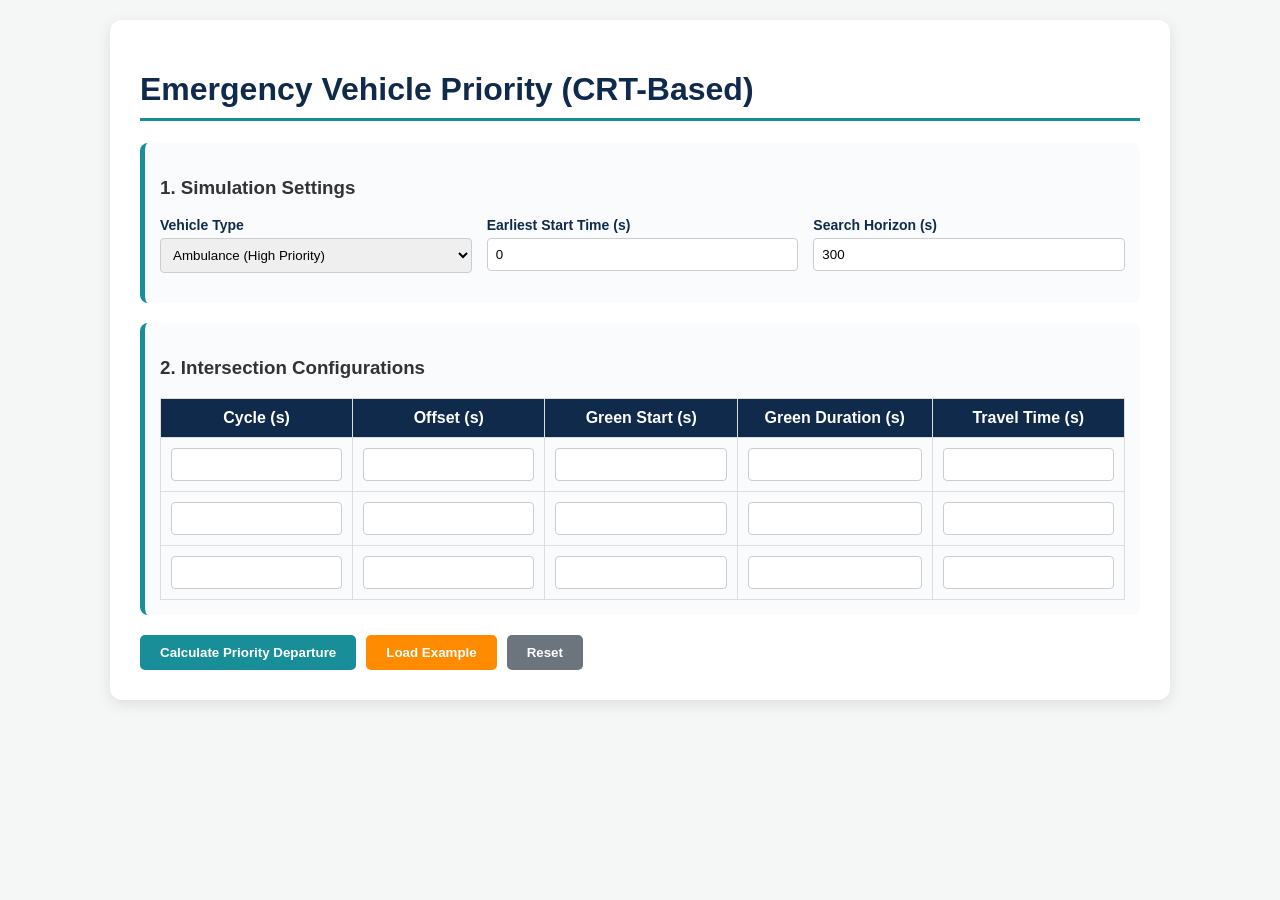
==== index.html @ 698e90ea "Add initial HTML structure for emergency signal app" ====
<!DOCTYPE html>
<html lang="en">
<head>
    <meta charset="UTF-8">
    <meta name="viewport" content="width=device-width, initial-scale=1.0">
    <title>Smart Emergency Signal Synchronization</title>
    <style>
        :root {
            --navy: #0F2A4A;
            --teal: #188E99;
            --cyan: #00BFFF;
            --soft-green: #2E8B57;
            --orange: #FF8C00;
            --light-bg: #F4F7F6;
        }
        body { 
            font-family: 'Segoe UI', Tahoma, Geneva, Verdana, sans-serif; 
            background-color: var(--light-bg); 
            margin: 0; 
            padding: 20px; 
            color: #333; 
        }
        .container { 
            max-width: 1000px; 
            margin: auto; 
            background: white; 
            padding: 30px; 
            border-radius: 12px; 
            box-shadow: 0 4px 15px rgba(0,0,0,0.1); 
        }
        h1 { 
            color: var(--navy); 
            border-bottom: 3px solid var(--teal); 
            padding-bottom: 10px; 
        }
        .card { 
            background: #f9fbfd; 
            border-left: 5px solid var(--teal); 
            padding: 15px; 
            margin-bottom: 20px; 
            border-radius: 8px; 
        }
        .form-group { 
            display: flex; 
            gap: 15px; 
            margin-bottom: 15px; 
            flex-wrap: wrap; 
        }
        .form-group > div { 
            flex: 1; 
            min-width: 150px; 
        }
        label { 
            display: block; 
            font-weight: bold; 
            margin-bottom: 5px; 
            color: var(--navy); 
            font-size: 14px; 
        }
        input, select { 
            width: 100%; 
            padding: 8px; 
            border: 1px solid #ccc; 
            border-radius: 4px; 
            box-sizing: border-box; 
        }
        button { 
            background-color: var(--teal); 
            color: white; 
            border: none; 
            padding: 10px 20px; 
            cursor: pointer; 
            border-radius: 5px; 
            font-weight: bold; 
            transition: 0.3s; 
        }
        button:hover { background-color: var(--navy); }
        .btn-orange { background-color: var(--orange); }
        .btn-orange:hover { background-color: #e07b00; }
        .btn-gray { background-color: #6c757d; }
        .btn-gray:hover { background-color: #5a6268; }
        table { 
            width: 100%; 
            border-collapse: collapse; 
            margin-top: 10px; 
        }
        th, td { 
            border: 1px solid #ddd; 
            padding: 10px; 
            text-align: center; 
        }
        th { 
            background-color: var(--navy); 
            color: white; 
        }
        .result-box { 
            margin-top: 20px; 
            padding: 20px; 
            border-radius: 8px; 
            font-weight: bold; 
            font-size: 18px; 
        }
        .success { 
            background-color: #d4edda; 
            color: var(--soft-green); 
            border: 1px solid #c3e6cb; 
        }
        .error { 
            background-color: #f8d7da; 
            color: #721c24; 
            border: 1px solid #f5c6cb; 
        }
    </style>
</head>
<body>

<div class="container">
    <h1>Emergency Vehicle Priority (CRT-Based)</h1>
    
    <div class="card">
        <h3>1. Simulation Settings</h3>
        <div class="form-group">
            <div>
                <label>Vehicle Type</label>
                <select id="vehicleType">
                    <option value="Ambulance">Ambulance (High Priority)</option>
                    <option value="Fire Engine">Fire Engine (Med Priority)</option>
                    <option value="Police">Police (Std Priority)</option>
                </select>
            </div>
            <div>
                <label>Earliest Start Time (s)</label>
                <input type="number" id="earliestStart" value="0" min="0">
            </div>
            <div>
                <label>Search Horizon (s)</label>
                <input type="number" id="searchHorizon" value="300" min="10">
            </div>
        </div>
    </div>

    <div class="card">
        <h3>2. Intersection Configurations</h3>
        <table id="intTable">
            <thead>
                <tr>
                    <th>Cycle (s)</th>
                    <th>Offset (s)</th>
                    <th>Green Start (s)</th>
                    <th>Green Duration (s)</th>
                    <th>Travel Time (s)</th>
                </tr>
            </thead>
            <tbody id="intBody">
                <!-- Rows added dynamically via JS -->
            </tbody>
        </table>
    </div>

    <div style="display: flex; gap: 10px;">
        <button onclick="calculatePriority()">Calculate Priority Departure</button>
        <button onclick="loadExample()" class="btn-orange">Load Example</button>
        <button onclick="resetData()" class="btn-gray">Reset</button>
    </div>

    <div id="resultArea" style="display: none;"></div>
</div>

<script>
    // Initialize exactly 3 blank rows for the intersections
    function initRows(num) {
        let html = '';
        for(let i=0; i<num; i++) {
            html += `<tr>
                <td><input type="number" class="cycle" value=""></td>
                <td><input type="number" class="offset" value=""></td>
                <td><input type="number" class="gstart" value=""></td>
                <td><input type="number" class="gdur" value=""></td>
                <td><input type="number" class="tt" value=""></td>
            </tr>`;
        }
        document.getElementById('intBody').innerHTML = html;
    }
    
    initRows(3);

    // Load the mathematical demonstration values
    function loadExample() {
        const data = [
            [60, 0, 0, 30, 15],
            [45, 10, 5, 20, 45],
            [90, 25, 20, 40, 80]
        ];
        document.getElementById('earliestStart').value = 0;
        document.getElementById('searchHorizon').value = 300;
        
        let rows = document.getElementById('intBody').children;
        for(let i=0; i<data.length; i++) {
            let inputs = rows[i].getElementsByTagName('input');
            inputs[0].value = data[i][0];
            inputs[1].value = data[i][1];
            inputs[2].value = data[i][2];
            inputs[3].value = data[i][3];
            inputs[4].value = data[i][4];
        }
    }

    // Clear all fields and results
    function resetData() {
        initRows(3);
        document.getElementById('earliestStart').value = 0;
        document.getElementById('searchHorizon').value = 300;
        document.getElementById('resultArea').style.display = 'none';
    }

    // Execute the algorithm and update the DOM
    function calculatePriority() {
        let start = parseInt(document.getElementById('earliestStart').value) || 0;
        let horizon = parseInt(document.getElementById('searchHorizon').value) || 300;
        let vehicle = document.getElementById('vehicleType').value;
        
        let intersections = [];
        let rows = document.getElementById('intBody').children;
        
        for(let i=0; i<rows.length; i++) {
            let inputs = rows[i].getElementsByTagName('input');
            if(inputs[0].value && inputs[3].value) { // Ensure Cycle and Duration exist
                intersections.push({
                    c: parseInt(inputs[0].value),
                    o: parseInt(inputs[1].value) || 0,
                    gs: parseInt(inputs[2].value) || 0,
                    gd: parseInt(inputs[3].value),
                    tt: parseInt(inputs[4].value) || 0
                });
            }
        }

        if(intersections.length === 0) {
            alert("Please enter data for at least one intersection or click 'Load Example'.");
            return;
        }

        let feasible = -1;
        
        // Bounded search algorithm matching the C++ logic
        for(let d = start; d <= start + horizon; d++) {
            let passesAll = true;
            for(let I of intersections) {
                let A = d + I.tt;
                let P = ((A - I.o) % I.c + I.c) % I.c; // Secure modulo
                let g_end = I.gs + I.gd;
                
                let isGreen = false;
                if(g_end <= I.c) {
                    isGreen = (P >= I.gs && P < g_end);
                } else {
                    isGreen = (P >= I.gs || P < (g_end % I.c));
                }
                
                if(!isGreen) { passesAll = false; break; }
            }
            if(passesAll) { feasible = d; break; }
        }

        // Render Results
        let resDiv = document.getElementById('resultArea');
        resDiv.style.display = 'block';
        
        if(feasible !== -1) {
            let html = `<div class="result-box success">SUCCESS: Optimal Departure Time for ${vehicle} is ${feasible}s (Wait: ${feasible - start}s)</div>`;
            html += `<h3>Intersection Breakdown</h3><table><tr><th>Intersection</th><th>Arrival Time</th><th>Signal Phase</th><th>Status</th></tr>`;
            
            intersections.forEach((I, idx) => {
                let A = feasible + I.tt;
                let P = ((A - I.o) % I.c + I.c) % I.c;
                html += `<tr>
                            <td>Int ${idx+1}</td>
                            <td>${A}s</td>
                            <td>Phase ${P}</td>
                            <td style="color:var(--soft-green); font-weight:bold;">GREEN [Pass]</td>
                         </tr>`;
            });
            html += `</table>`;
            resDiv.innerHTML = html;
        } else {
            resDiv.innerHTML = `<div class="result-box error">FAILED: No feasible departure found within ${horizon}s horizon. Try adjusting the timings or expanding the search horizon.</div>`;
        }
    }
</script>
</body>
</html>
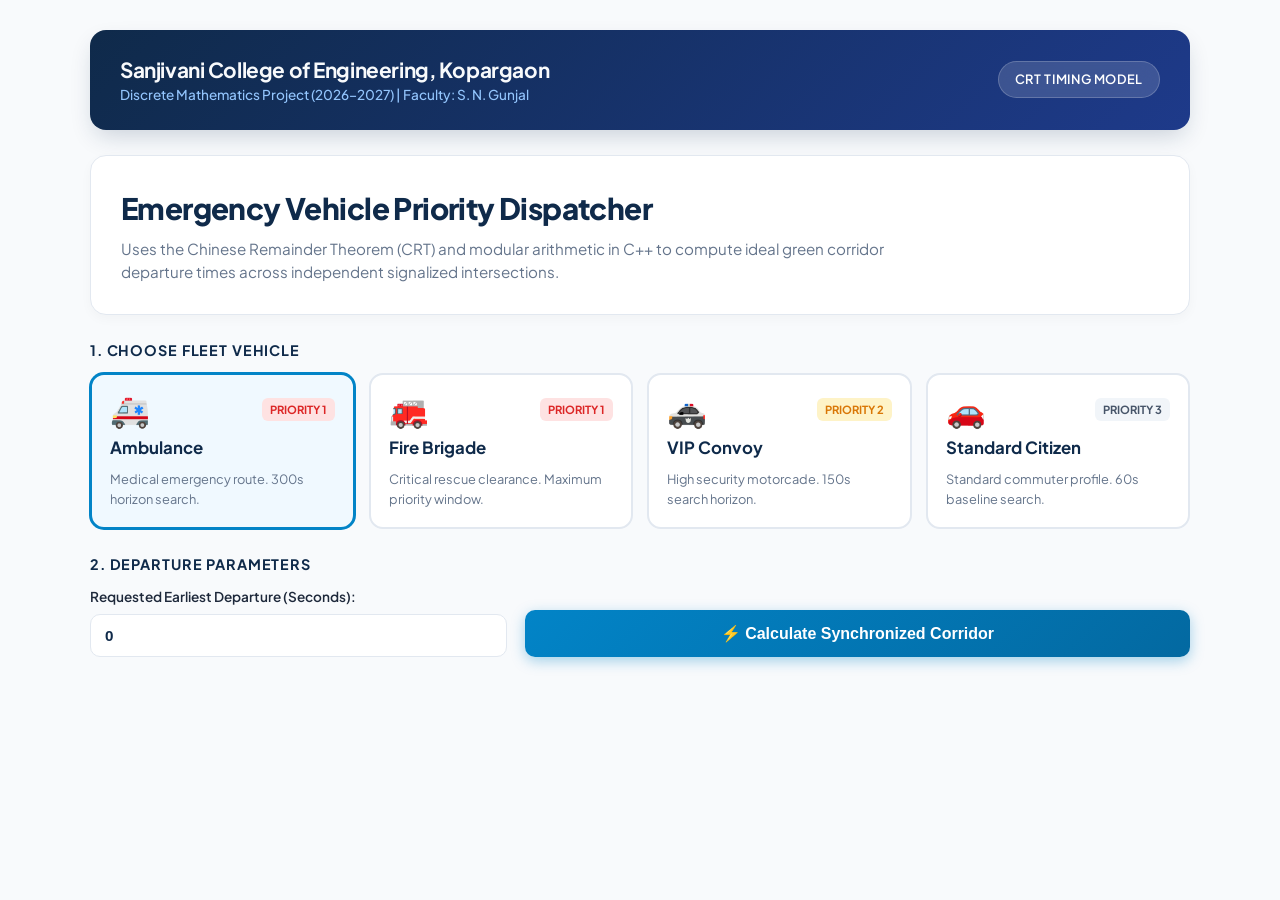
==== commit 4aa5b47c: "Refactor index.html for improved layout and design Updated title and styles for better clarity and a" ====
--- a/index.html
+++ b/index.html
@@ -3,289 +3,641 @@
 <head>
     <meta charset="UTF-8">
     <meta name="viewport" content="width=device-width, initial-scale=1.0">
-    <title>Smart Emergency Signal Synchronization</title>
+    <title>Smart City Emergency Signal Synchronization (CRT)</title>
+    <!-- Modern Google Font -->
+    <link rel="preconnect" href="https://fonts.googleapis.com">
+    <link rel="preconnect" href="https://fonts.gstatic.com" crossorigin>
+    <link href="https://fonts.googleapis.com/css2?family=Plus+Jakarta+Sans:wght@400;500;600;700;800&family=JetBrains+Mono:wght@500;700&display=swap" rel="stylesheet">
     <style>
         :root {
-            --navy: #0F2A4A;
-            --teal: #188E99;
-            --cyan: #00BFFF;
-            --soft-green: #2E8B57;
-            --orange: #FF8C00;
-            --light-bg: #F4F7F6;
-        }
-        body { 
-            font-family: 'Segoe UI', Tahoma, Geneva, Verdana, sans-serif; 
-            background-color: var(--light-bg); 
-            margin: 0; 
-            padding: 20px; 
-            color: #333; 
-        }
-        .container { 
-            max-width: 1000px; 
-            margin: auto; 
-            background: white; 
-            padding: 30px; 
-            border-radius: 12px; 
-            box-shadow: 0 4px 15px rgba(0,0,0,0.1); 
-        }
-        h1 { 
-            color: var(--navy); 
-            border-bottom: 3px solid var(--teal); 
-            padding-bottom: 10px; 
-        }
-        .card { 
-            background: #f9fbfd; 
-            border-left: 5px solid var(--teal); 
-            padding: 15px; 
-            margin-bottom: 20px; 
-            border-radius: 8px; 
-        }
-        .form-group { 
-            display: flex; 
-            gap: 15px; 
-            margin-bottom: 15px; 
-            flex-wrap: wrap; 
-        }
-        .form-group > div { 
-            flex: 1; 
-            min-width: 150px; 
-        }
-        label { 
-            display: block; 
-            font-weight: bold; 
-            margin-bottom: 5px; 
-            color: var(--navy); 
-            font-size: 14px; 
-        }
-        input, select { 
-            width: 100%; 
-            padding: 8px; 
-            border: 1px solid #ccc; 
-            border-radius: 4px; 
-            box-sizing: border-box; 
-        }
-        button { 
-            background-color: var(--teal); 
-            color: white; 
-            border: none; 
-            padding: 10px 20px; 
-            cursor: pointer; 
-            border-radius: 5px; 
-            font-weight: bold; 
-            transition: 0.3s; 
-        }
-        button:hover { background-color: var(--navy); }
-        .btn-orange { background-color: var(--orange); }
-        .btn-orange:hover { background-color: #e07b00; }
-        .btn-gray { background-color: #6c757d; }
-        .btn-gray:hover { background-color: #5a6268; }
-        table { 
-            width: 100%; 
-            border-collapse: collapse; 
-            margin-top: 10px; 
-        }
-        th, td { 
-            border: 1px solid #ddd; 
-            padding: 10px; 
-            text-align: center; 
-        }
-        th { 
-            background-color: var(--navy); 
-            color: white; 
-        }
-        .result-box { 
-            margin-top: 20px; 
-            padding: 20px; 
-            border-radius: 8px; 
-            font-weight: bold; 
-            font-size: 18px; 
-        }
-        .success { 
-            background-color: #d4edda; 
-            color: var(--soft-green); 
-            border: 1px solid #c3e6cb; 
-        }
-        .error { 
-            background-color: #f8d7da; 
-            color: #721c24; 
-            border: 1px solid #f5c6cb; 
+            --navy-dark: #0A192F;
+            --navy-primary: #0F2A4A;
+            --teal-primary: #0284C7;
+            --teal-accent: #0EA5E9;
+            --mint-green: #10B981;
+            --amber-orange: #F59E0B;
+            --danger-red: #EF4444;
+            --bg-light: #F8FAFC;
+            --card-bg: #FFFFFF;
+            --border-color: #E2E8F0;
+            --text-dark: #1E293B;
+            --text-muted: #64748B;
+        }
+
+        * {
+            box-sizing: border-box;
+            margin: 0;
+            padding: 0;
+        }
+
+        body {
+            font-family: 'Plus Jakarta Sans', sans-serif;
+            background-color: var(--bg-light);
+            color: var(--text-dark);
+            line-height: 1.5;
+            padding: 30px 20px;
+        }
+
+        .container {
+            max-width: 1100px;
+            margin: 0 auto;
+        }
+
+        /* College Header Banner */
+        .college-header {
+            background: linear-gradient(135deg, #0F2A4A 0%, #1E3A8A 100%);
+            color: white;
+            padding: 24px 30px;
+            border-radius: 16px;
+            box-shadow: 0 10px 25px -5px rgba(15, 42, 74, 0.2);
+            margin-bottom: 25px;
+            display: flex;
+            justify-content: space-between;
+            align-items: center;
+            flex-wrap: wrap;
+            gap: 15px;
+        }
+
+        .college-title h2 {
+            font-size: 1.3rem;
+            font-weight: 700;
+            letter-spacing: -0.02em;
+            color: #F8FAFC;
+        }
+
+        .college-title p {
+            font-size: 0.85rem;
+            color: #93C5FD;
+            font-weight: 500;
+        }
+
+        .project-tag {
+            background: rgba(255, 255, 255, 0.15);
+            backdrop-filter: blur(8px);
+            padding: 8px 16px;
+            border-radius: 9999px;
+            font-size: 0.8rem;
+            font-weight: 600;
+            letter-spacing: 0.05em;
+            text-transform: uppercase;
+            border: 1px solid rgba(255, 255, 255, 0.2);
+        }
+
+        /* Hero Card */
+        .hero-card {
+            background: var(--card-bg);
+            border-radius: 16px;
+            padding: 30px;
+            border: 1px solid var(--border-color);
+            box-shadow: 0 4px 12px rgba(0, 0, 0, 0.03);
+            margin-bottom: 25px;
+        }
+
+        .hero-card h1 {
+            font-size: 1.85rem;
+            color: var(--navy-primary);
+            font-weight: 800;
+            margin-bottom: 8px;
+            letter-spacing: -0.02em;
+        }
+
+        .hero-card p {
+            color: var(--text-muted);
+            font-size: 0.95rem;
+            max-width: 800px;
+        }
+
+        /* Vehicle Selector Grid */
+        .section-label {
+            font-size: 0.9rem;
+            font-weight: 700;
+            text-transform: uppercase;
+            letter-spacing: 0.06em;
+            color: var(--navy-primary);
+            margin-bottom: 12px;
+            display: flex;
+            align-items: center;
+            gap: 8px;
+        }
+
+        .vehicle-grid {
+            display: grid;
+            grid-template-columns: repeat(auto-fit, minmax(220px, 1fr));
+            gap: 14px;
+            margin-bottom: 25px;
+        }
+
+        .vehicle-card {
+            background: #FFFFFF;
+            border: 2px solid var(--border-color);
+            border-radius: 14px;
+            padding: 18px;
+            cursor: pointer;
+            transition: all 0.25s ease;
+            position: relative;
+            display: flex;
+            flex-direction: column;
+            gap: 10px;
+        }
+
+        .vehicle-card:hover {
+            border-color: var(--teal-primary);
+            transform: translateY(-2px);
+            box-shadow: 0 8px 16px rgba(2, 132, 199, 0.08);
+        }
+
+        .vehicle-card.active {
+            border-color: var(--teal-primary);
+            background: #F0F9FF;
+            box-shadow: 0 0 0 1px var(--teal-primary);
+        }
+
+        .vehicle-header {
+            display: flex;
+            justify-content: space-between;
+            align-items: center;
+        }
+
+        .vehicle-icon {
+            font-size: 2rem;
+            line-height: 1;
+        }
+
+        .priority-pill {
+            font-size: 0.7rem;
+            font-weight: 700;
+            padding: 3px 8px;
+            border-radius: 6px;
+            text-transform: uppercase;
+        }
+
+        .pill-critical { background: #FEE2E2; color: #DC2626; }
+        .pill-high { background: #FEF3C7; color: #D97706; }
+        .pill-standard { background: #F1F5F9; color: #475569; }
+
+        .vehicle-card h3 {
+            font-size: 1.05rem;
+            font-weight: 700;
+            color: var(--navy-primary);
+        }
+
+        .vehicle-card span.desc {
+            font-size: 0.8rem;
+            color: var(--text-muted);
+        }
+
+        /* Controls Panel */
+        .controls-row {
+            display: flex;
+            gap: 18px;
+            align-items: flex-end;
+            flex-wrap: wrap;
+            margin-bottom: 25px;
+        }
+
+        .input-group {
+            flex: 1;
+            min-width: 200px;
+        }
+
+        .input-group label {
+            display: block;
+            font-size: 0.85rem;
+            font-weight: 600;
+            color: var(--text-dark);
+            margin-bottom: 6px;
+        }
+
+        .input-group input {
+            width: 100%;
+            padding: 12px 14px;
+            border: 1.5px solid var(--border-color);
+            border-radius: 10px;
+            font-size: 0.95rem;
+            font-weight: 600;
+            color: var(--navy-primary);
+            background: white;
+            outline: none;
+            transition: border 0.2s;
+        }
+
+        .input-group input:focus {
+            border-color: var(--teal-primary);
+        }
+
+        .btn-calculate {
+            flex: 1.5;
+            min-width: 240px;
+            background: linear-gradient(135deg, #0284C7 0%, #0369A1 100%);
+            color: white;
+            padding: 14px 20px;
+            font-size: 1rem;
+            font-weight: 700;
+            border: none;
+            border-radius: 10px;
+            cursor: pointer;
+            box-shadow: 0 4px 14px rgba(2, 132, 199, 0.35);
+            transition: all 0.2s ease;
+            display: flex;
+            align-items: center;
+            justify-content: center;
+            gap: 8px;
+        }
+
+        .btn-calculate:hover {
+            transform: translateY(-1px);
+            box-shadow: 0 6px 18px rgba(2, 132, 199, 0.45);
+        }
+
+        /* Results Display Card */
+        .results-panel {
+            background: var(--card-bg);
+            border-radius: 16px;
+            padding: 26px;
+            border: 1px solid var(--border-color);
+            box-shadow: 0 4px 16px rgba(0, 0, 0, 0.04);
+            display: none;
+            animation: fadeIn 0.3s ease-in-out;
+        }
+
+        @keyframes fadeIn {
+            from { opacity: 0; transform: translateY(8px); }
+            to { opacity: 1; transform: translateY(0); }
+        }
+
+        .kpi-row {
+            display: grid;
+            grid-template-columns: repeat(auto-fit, minmax(200px, 1fr));
+            gap: 15px;
+            margin-bottom: 25px;
+        }
+
+        .kpi-card {
+            background: #F8FAFC;
+            border-radius: 12px;
+            padding: 16px;
+            border: 1px solid var(--border-color);
+        }
+
+        .kpi-card p {
+            font-size: 0.78rem;
+            font-weight: 700;
+            text-transform: uppercase;
+            letter-spacing: 0.05em;
+            color: var(--text-muted);
+            margin-bottom: 4px;
+        }
+
+        .kpi-card h2 {
+            font-size: 1.6rem;
+            font-weight: 800;
+            color: var(--navy-primary);
+            font-family: 'JetBrains Mono', monospace;
+        }
+
+        .status-badge-container {
+            display: flex;
+            align-items: center;
+            gap: 8px;
+            margin-bottom: 20px;
+            padding: 12px 18px;
+            border-radius: 10px;
+            font-weight: 700;
+            font-size: 0.95rem;
+        }
+
+        .status-success {
+            background: #ECFDF5;
+            color: #065F46;
+            border: 1px solid #A7F3D0;
+        }
+
+        .status-failed {
+            background: #FEF2F2;
+            color: #991B1B;
+            border: 1px solid #FECACA;
+        }
+
+        /* Route Corridor Timeline */
+        .timeline-section-title {
+            font-size: 1rem;
+            font-weight: 700;
+            color: var(--navy-primary);
+            margin-bottom: 16px;
+            display: flex;
+            align-items: center;
+            gap: 8px;
+        }
+
+        .route-track {
+            display: flex;
+            align-items: center;
+            justify-content: space-between;
+            position: relative;
+            padding: 20px 10px;
+            margin-bottom: 25px;
+        }
+
+        .route-track::before {
+            content: '';
+            position: absolute;
+            top: 50%;
+            left: 20px;
+            right: 20px;
+            height: 4px;
+            background: #E2E8F0;
+            z-index: 1;
+            transform: translateY(-50%);
+        }
+
+        .node-item {
+            position: relative;
+            z-index: 2;
+            background: white;
+            border: 2px solid var(--border-color);
+            border-radius: 12px;
+            padding: 12px 16px;
+            text-align: center;
+            min-width: 140px;
+            box-shadow: 0 4px 6px -1px rgba(0, 0, 0, 0.05);
+        }
+
+        .node-item.green-pass {
+            border-color: var(--mint-green);
+            background: #F0FDF4;
+        }
+
+        .node-icon {
+            font-size: 1.3rem;
+            margin-bottom: 4px;
+        }
+
+        .node-name {
+            font-size: 0.85rem;
+            font-weight: 700;
+            color: var(--navy-primary);
+        }
+
+        .node-time {
+            font-size: 0.75rem;
+            font-family: 'JetBrains Mono', monospace;
+            color: var(--text-muted);
+            margin-top: 2px;
+        }
+
+        .node-badge {
+            display: inline-block;
+            margin-top: 6px;
+            font-size: 0.7rem;
+            font-weight: 800;
+            padding: 2px 6px;
+            border-radius: 4px;
+            background: #DCFCE7;
+            color: #166534;
+        }
+
+        /* Results Table */
+        .custom-table {
+            width: 100%;
+            border-collapse: separate;
+            border-spacing: 0;
+            border-radius: 10px;
+            overflow: hidden;
+            border: 1px solid var(--border-color);
+        }
+
+        .custom-table th {
+            background: #F8FAFC;
+            color: var(--navy-primary);
+            font-size: 0.8rem;
+            font-weight: 700;
+            text-transform: uppercase;
+            letter-spacing: 0.05em;
+            padding: 12px 16px;
+            text-align: left;
+            border-bottom: 1px solid var(--border-color);
+        }
+
+        .custom-table td {
+            padding: 14px 16px;
+            font-size: 0.9rem;
+            border-bottom: 1px solid #F1F5F9;
+            color: var(--text-dark);
+        }
+
+        .custom-table tr:last-child td {
+            border-bottom: none;
+        }
+
+        .math-badge {
+            font-family: 'JetBrains Mono', monospace;
+            background: #EFF6FF;
+            color: #1D4ED8;
+            padding: 3px 8px;
+            border-radius: 6px;
+            font-size: 0.85rem;
+            font-weight: 600;
         }
     </style>
 </head>
 <body>
 
 <div class="container">
-    <h1>Emergency Vehicle Priority (CRT-Based)</h1>
-    
-    <div class="card">
-        <h3>1. Simulation Settings</h3>
-        <div class="form-group">
-            <div>
-                <label>Vehicle Type</label>
-                <select id="vehicleType">
-                    <option value="Ambulance">Ambulance (High Priority)</option>
-                    <option value="Fire Engine">Fire Engine (Med Priority)</option>
-                    <option value="Police">Police (Std Priority)</option>
-                </select>
+    <!-- College Header -->
+    <div class="college-header">
+        <div class="college-title">
+            <h2>Sanjivani College of Engineering, Kopargaon</h2>
+            <p>Discrete Mathematics Project (2026–2027) | Faculty: S. N. Gunjal</p>
+        </div>
+        <div class="project-tag">CRT Timing Model</div>
+    </div>
+
+    <!-- Hero Card -->
+    <div class="hero-card">
+        <h1>Emergency Vehicle Priority Dispatcher</h1>
+        <p>Uses the Chinese Remainder Theorem (CRT) and modular arithmetic in C++ to compute ideal green corridor departure times across independent signalized intersections.</p>
+    </div>
+
+    <!-- Vehicle Selector Section -->
+    <div class="section-label">1. Choose Fleet Vehicle</div>
+    <div class="vehicle-grid">
+        <div class="vehicle-card active" onclick="selectVehicle('Ambulance', this)">
+            <div class="vehicle-header">
+                <span class="vehicle-icon">🚑</span>
+                <span class="priority-pill pill-critical">Priority 1</span>
             </div>
-            <div>
-                <label>Earliest Start Time (s)</label>
-                <input type="number" id="earliestStart" value="0" min="0">
+            <h3>Ambulance</h3>
+            <span class="desc">Medical emergency route. 300s horizon search.</span>
+        </div>
+
+        <div class="vehicle-card" onclick="selectVehicle('Fire_Brigade', this)">
+            <div class="vehicle-header">
+                <span class="vehicle-icon">🚒</span>
+                <span class="priority-pill pill-critical">Priority 1</span>
             </div>
-            <div>
-                <label>Search Horizon (s)</label>
-                <input type="number" id="searchHorizon" value="300" min="10">
+            <h3>Fire Brigade</h3>
+            <span class="desc">Critical rescue clearance. Maximum priority window.</span>
+        </div>
+
+        <div class="vehicle-card" onclick="selectVehicle('VIP_Convoy', this)">
+            <div class="vehicle-header">
+                <span class="vehicle-icon">🚓</span>
+                <span class="priority-pill pill-high">Priority 2</span>
             </div>
+            <h3>VIP Convoy</h3>
+            <span class="desc">High security motorcade. 150s search horizon.</span>
+        </div>
+
+        <div class="vehicle-card" onclick="selectVehicle('Normal_Car', this)">
+            <div class="vehicle-header">
+                <span class="vehicle-icon">🚗</span>
+                <span class="priority-pill pill-standard">Priority 3</span>
+            </div>
+            <h3>Standard Citizen</h3>
+            <span class="desc">Standard commuter profile. 60s baseline search.</span>
         </div>
     </div>
 
-    <div class="card">
-        <h3>2. Intersection Configurations</h3>
-        <table id="intTable">
+    <!-- Inputs & Trigger -->
+    <div class="section-label">2. Departure Parameters</div>
+    <div class="controls-row">
+        <div class="input-group">
+            <label for="startTime">Requested Earliest Departure (Seconds):</label>
+            <input type="number" id="startTime" value="0" min="0">
+        </div>
+        <button class="btn-calculate" onclick="triggerSolver()">
+            <span>⚡ Calculate Synchronized Corridor</span>
+        </button>
+    </div>
+
+    <!-- Results Panel -->
+    <div id="resultsCard" class="results-panel">
+        <div id="statusBanner" class="status-badge-container">
+            <!-- Dynamic Status Title -->
+        </div>
+
+        <div class="kpi-row">
+            <div class="kpi-card">
+                <p>Recommended Departure</p>
+                <h2 id="kpiDeparture">--</h2>
+            </div>
+            <div class="kpi-card">
+                <p>Required Wait Delay</p>
+                <h2 id="kpiWait">--</h2>
+            </div>
+            <div class="kpi-card">
+                <p>Assigned Priority</p>
+                <h2 id="kpiPriority">--</h2>
+            </div>
+        </div>
+
+        <!-- Route Timeline Visualization -->
+        <div class="timeline-section-title">🚦 Corridor Synchronization Timeline</div>
+        <div class="route-track" id="routeTrack">
+            <!-- Nodes dynamically injected here -->
+        </div>
+
+        <!-- Detailed Intersection Table -->
+        <div class="timeline-section-title">📊 Intersection Phase Analytics</div>
+        <table class="custom-table">
             <thead>
                 <tr>
-                    <th>Cycle (s)</th>
-                    <th>Offset (s)</th>
-                    <th>Green Start (s)</th>
-                    <th>Green Duration (s)</th>
-                    <th>Travel Time (s)</th>
+                    <th>Intersection</th>
+                    <th>Cumulative Arrival</th>
+                    <th>Signal Phase</th>
+                    <th>Condition Validation</th>
                 </tr>
             </thead>
-            <tbody id="intBody">
-                <!-- Rows added dynamically via JS -->
+            <tbody id="tableBody">
+                <!-- Rows injected dynamically -->
             </tbody>
         </table>
     </div>
-
-    <div style="display: flex; gap: 10px;">
-        <button onclick="calculatePriority()">Calculate Priority Departure</button>
-        <button onclick="loadExample()" class="btn-orange">Load Example</button>
-        <button onclick="resetData()" class="btn-gray">Reset</button>
-    </div>
-
-    <div id="resultArea" style="display: none;"></div>
 </div>
 
 <script>
-    // Initialize exactly 3 blank rows for the intersections
-    function initRows(num) {
-        let html = '';
-        for(let i=0; i<num; i++) {
-            html += `<tr>
-                <td><input type="number" class="cycle" value=""></td>
-                <td><input type="number" class="offset" value=""></td>
-                <td><input type="number" class="gstart" value=""></td>
-                <td><input type="number" class="gdur" value=""></td>
-                <td><input type="number" class="tt" value=""></td>
-            </tr>`;
-        }
-        document.getElementById('intBody').innerHTML = html;
+    let currentVehicle = 'Ambulance';
+
+    function selectVehicle(type, element) {
+        currentVehicle = type;
+        document.querySelectorAll('.vehicle-card').forEach(c => c.classList.remove('active'));
+        element.classList.add('active');
     }
-    
-    initRows(3);
-
-    // Load the mathematical demonstration values
-    function loadExample() {
-        const data = [
-            [60, 0, 0, 30, 15],
-            [45, 10, 5, 20, 45],
-            [90, 25, 20, 40, 80]
-        ];
-        document.getElementById('earliestStart').value = 0;
-        document.getElementById('searchHorizon').value = 300;
+
+    async function triggerSolver() {
+        const startTime = document.getElementById('startTime').value || 0;
+        const resultsCard = document.getElementById('resultsCard');
         
-        let rows = document.getElementById('intBody').children;
-        for(let i=0; i<data.length; i++) {
-            let inputs = rows[i].getElementsByTagName('input');
-            inputs[0].value = data[i][0];
-            inputs[1].value = data[i][1];
-            inputs[2].value = data[i][2];
-            inputs[3].value = data[i][3];
-            inputs[4].value = data[i][4];
-        }
-    }
-
-    // Clear all fields and results
-    function resetData() {
-        initRows(3);
-        document.getElementById('earliestStart').value = 0;
-        document.getElementById('searchHorizon').value = 300;
-        document.getElementById('resultArea').style.display = 'none';
-    }
-
-    // Execute the algorithm and update the DOM
-    function calculatePriority() {
-        let start = parseInt(document.getElementById('earliestStart').value) || 0;
-        let horizon = parseInt(document.getElementById('searchHorizon').value) || 300;
-        let vehicle = document.getElementById('vehicleType').value;
-        
-        let intersections = [];
-        let rows = document.getElementById('intBody').children;
-        
-        for(let i=0; i<rows.length; i++) {
-            let inputs = rows[i].getElementsByTagName('input');
-            if(inputs[0].value && inputs[3].value) { // Ensure Cycle and Duration exist
-                intersections.push({
-                    c: parseInt(inputs[0].value),
-                    o: parseInt(inputs[1].value) || 0,
-                    gs: parseInt(inputs[2].value) || 0,
-                    gd: parseInt(inputs[3].value),
-                    tt: parseInt(inputs[4].value) || 0
+        resultsCard.style.display = 'block';
+        resultsCard.scrollIntoView({ behavior: 'smooth' });
+
+        document.getElementById('statusBanner').innerHTML = 'Calculating via C++ solver...';
+        document.getElementById('statusBanner').className = 'status-badge-container';
+
+        try {
+            const response = await fetch('/calculate', {
+                method: 'POST',
+                headers: { 'Content-Type': 'application/json' },
+                body: JSON.stringify({ vehicle: currentVehicle, startTime: parseInt(startTime) })
+            });
+            const data = await response.json();
+
+            if (data.status === 'success') {
+                document.getElementById('statusBanner').className = 'status-badge-container status-success';
+                document.getElementById('statusBanner').innerHTML = `✅ Continuous Green Wave Established for ${data.vehicle.replace('_', ' ')}`;
+                
+                document.getElementById('kpiDeparture').innerText = `${data.departure}s`;
+                document.getElementById('kpiWait').innerText = `${data.wait_time}s`;
+                document.getElementById('kpiPriority').innerText = `Tier ${data.priority}`;
+
+                // Render Timeline Track
+                let timelineHTML = `
+                    <div class="node-item">
+                        <div class="node-icon">🏁</div>
+                        <div class="node-name">Departure</div>
+                        <div class="node-time">t = ${data.departure}s</div>
+                    </div>
+                `;
+
+                // Render Table & Timeline Nodes
+                let tableHTML = '';
+                data.intersections.forEach(i => {
+                    timelineHTML += `
+                        <div class="node-item green-pass">
+                            <div class="node-icon">🟢</div>
+                            <div class="node-name">Int. #${i.id}</div>
+                            <div class="node-time">Arrival: ${i.arrival}s</div>
+                            <span class="node-badge">GREEN</span>
+                        </div>
+                    `;
+
+                    tableHTML += `
+                        <tr>
+                            <td><strong>Intersection #${i.id}</strong></td>
+                            <td><span class="math-badge">${i.arrival}s</span></td>
+                            <td><span class="math-badge">Phase ${i.phase}</span></td>
+                            <td style="color: #059669; font-weight: 700;">✓ In Green Window</td>
+                        </tr>
+                    `;
                 });
+
+                document.getElementById('routeTrack').innerHTML = timelineHTML;
+                document.getElementById('tableBody').innerHTML = tableHTML;
+            } else {
+                document.getElementById('statusBanner').className = 'status-badge-container status-failed';
+                document.getElementById('statusBanner').innerHTML = `❌ ${data.message} (Horizon searched: ${data.horizon}s)`;
+                document.getElementById('kpiDeparture').innerText = 'N/A';
+                document.getElementById('kpiWait').innerText = 'N/A';
+                document.getElementById('kpiPriority').innerText = `Tier ${data.priority}`;
+                document.getElementById('routeTrack').innerHTML = '<p style="color:#64748B; padding:10px;">No corridor trajectory available.</p>';
+                document.getElementById('tableBody').innerHTML = '<tr><td colspan="4" style="text-align:center; color:#94A3B8;">No data</td></tr>';
             }
-        }
-
-        if(intersections.length === 0) {
-            alert("Please enter data for at least one intersection or click 'Load Example'.");
-            return;
-        }
-
-        let feasible = -1;
-        
-        // Bounded search algorithm matching the C++ logic
-        for(let d = start; d <= start + horizon; d++) {
-            let passesAll = true;
-            for(let I of intersections) {
-                let A = d + I.tt;
-                let P = ((A - I.o) % I.c + I.c) % I.c; // Secure modulo
-                let g_end = I.gs + I.gd;
-                
-                let isGreen = false;
-                if(g_end <= I.c) {
-                    isGreen = (P >= I.gs && P < g_end);
-                } else {
-                    isGreen = (P >= I.gs || P < (g_end % I.c));
-                }
-                
-                if(!isGreen) { passesAll = false; break; }
-            }
-            if(passesAll) { feasible = d; break; }
-        }
-
-        // Render Results
-        let resDiv = document.getElementById('resultArea');
-        resDiv.style.display = 'block';
-        
-        if(feasible !== -1) {
-            let html = `<div class="result-box success">SUCCESS: Optimal Departure Time for ${vehicle} is ${feasible}s (Wait: ${feasible - start}s)</div>`;
-            html += `<h3>Intersection Breakdown</h3><table><tr><th>Intersection</th><th>Arrival Time</th><th>Signal Phase</th><th>Status</th></tr>`;
-            
-            intersections.forEach((I, idx) => {
-                let A = feasible + I.tt;
-                let P = ((A - I.o) % I.c + I.c) % I.c;
-                html += `<tr>
-                            <td>Int ${idx+1}</td>
-                            <td>${A}s</td>
-                            <td>Phase ${P}</td>
-                            <td style="color:var(--soft-green); font-weight:bold;">GREEN [Pass]</td>
-                         </tr>`;
-            });
-            html += `</table>`;
-            resDiv.innerHTML = html;
-        } else {
-            resDiv.innerHTML = `<div class="result-box error">FAILED: No feasible departure found within ${horizon}s horizon. Try adjusting the timings or expanding the search horizon.</div>`;
+        } catch (err) {
+            document.getElementById('statusBanner').className = 'status-badge-container status-failed';
+            document.getElementById('statusBanner').innerHTML = `❌ Error connecting to backend: ${err.message}`;
         }
     }
 </script>
+
 </body>
 </html>
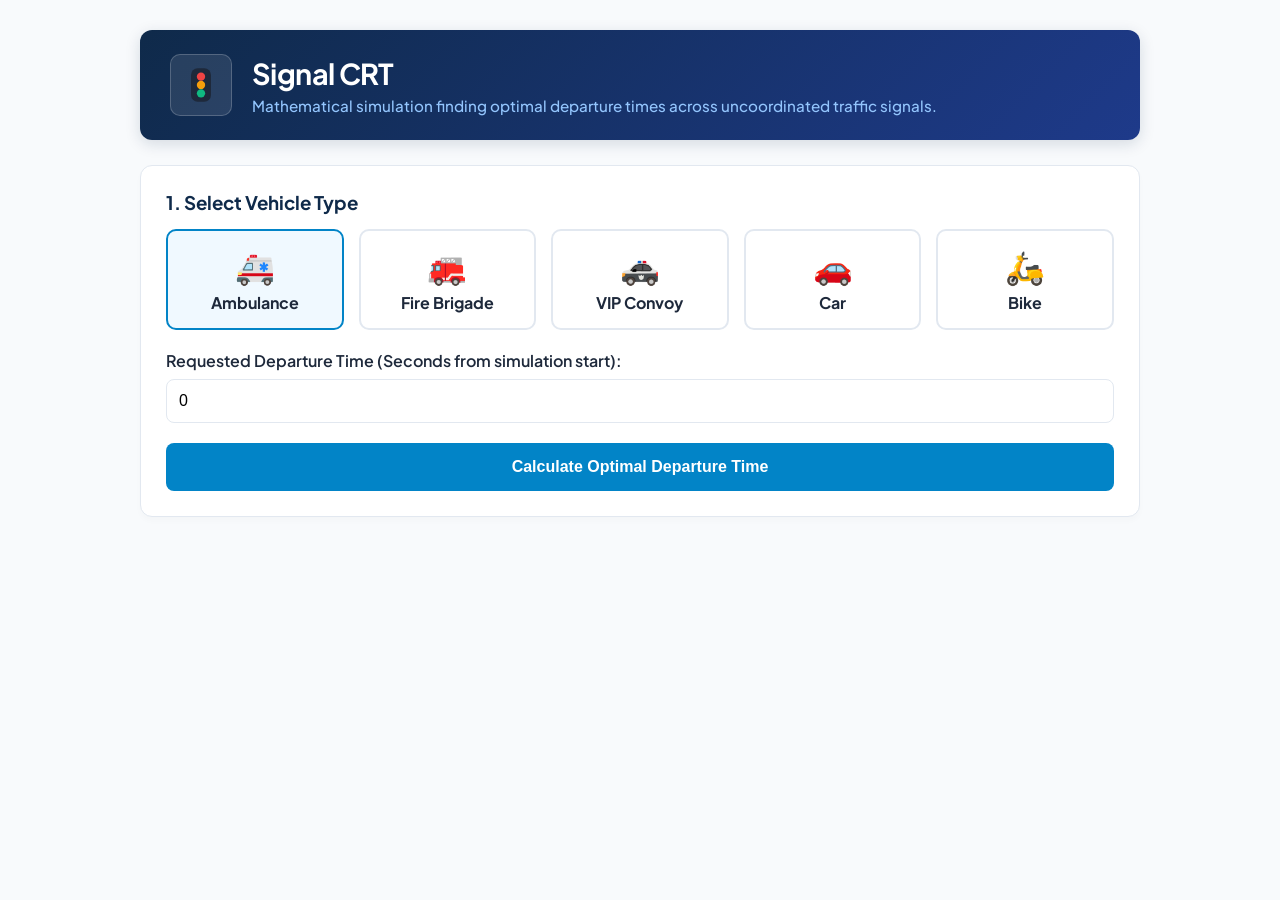
==== commit 6903bcfb: "Redesign header and update vehicle selection interface Updated the header title and redesigned the l" ====
--- a/index.html
+++ b/index.html
@@ -3,554 +3,155 @@
 <head>
     <meta charset="UTF-8">
     <meta name="viewport" content="width=device-width, initial-scale=1.0">
-    <title>Smart City Emergency Signal Synchronization (CRT)</title>
-    <!-- Modern Google Font -->
-    <link rel="preconnect" href="https://fonts.googleapis.com">
-    <link rel="preconnect" href="https://fonts.gstatic.com" crossorigin>
-    <link href="https://fonts.googleapis.com/css2?family=Plus+Jakarta+Sans:wght@400;500;600;700;800&family=JetBrains+Mono:wght@500;700&display=swap" rel="stylesheet">
+    <title>Signal CRT - Traffic Synchronization</title>
+    <link href="https://fonts.googleapis.com/css2?family=Plus+Jakarta+Sans:wght@400;600;700&family=JetBrains+Mono:wght@500;700&display=swap" rel="stylesheet">
     <style>
         :root {
-            --navy-dark: #0A192F;
             --navy-primary: #0F2A4A;
             --teal-primary: #0284C7;
-            --teal-accent: #0EA5E9;
             --mint-green: #10B981;
-            --amber-orange: #F59E0B;
-            --danger-red: #EF4444;
             --bg-light: #F8FAFC;
             --card-bg: #FFFFFF;
             --border-color: #E2E8F0;
             --text-dark: #1E293B;
             --text-muted: #64748B;
         }
-
-        * {
-            box-sizing: border-box;
-            margin: 0;
-            padding: 0;
-        }
-
-        body {
-            font-family: 'Plus Jakarta Sans', sans-serif;
-            background-color: var(--bg-light);
-            color: var(--text-dark);
-            line-height: 1.5;
-            padding: 30px 20px;
-        }
-
-        .container {
-            max-width: 1100px;
-            margin: 0 auto;
-        }
-
-        /* College Header Banner */
-        .college-header {
-            background: linear-gradient(135deg, #0F2A4A 0%, #1E3A8A 100%);
-            color: white;
-            padding: 24px 30px;
-            border-radius: 16px;
-            box-shadow: 0 10px 25px -5px rgba(15, 42, 74, 0.2);
-            margin-bottom: 25px;
-            display: flex;
-            justify-content: space-between;
-            align-items: center;
-            flex-wrap: wrap;
-            gap: 15px;
-        }
-
-        .college-title h2 {
-            font-size: 1.3rem;
-            font-weight: 700;
-            letter-spacing: -0.02em;
-            color: #F8FAFC;
-        }
-
-        .college-title p {
-            font-size: 0.85rem;
-            color: #93C5FD;
-            font-weight: 500;
-        }
-
-        .project-tag {
-            background: rgba(255, 255, 255, 0.15);
-            backdrop-filter: blur(8px);
-            padding: 8px 16px;
-            border-radius: 9999px;
-            font-size: 0.8rem;
-            font-weight: 600;
-            letter-spacing: 0.05em;
-            text-transform: uppercase;
-            border: 1px solid rgba(255, 255, 255, 0.2);
-        }
-
-        /* Hero Card */
-        .hero-card {
-            background: var(--card-bg);
-            border-radius: 16px;
-            padding: 30px;
-            border: 1px solid var(--border-color);
-            box-shadow: 0 4px 12px rgba(0, 0, 0, 0.03);
-            margin-bottom: 25px;
-        }
-
-        .hero-card h1 {
-            font-size: 1.85rem;
-            color: var(--navy-primary);
-            font-weight: 800;
-            margin-bottom: 8px;
-            letter-spacing: -0.02em;
-        }
-
-        .hero-card p {
-            color: var(--text-muted);
-            font-size: 0.95rem;
-            max-width: 800px;
-        }
-
-        /* Vehicle Selector Grid */
-        .section-label {
-            font-size: 0.9rem;
-            font-weight: 700;
-            text-transform: uppercase;
-            letter-spacing: 0.06em;
-            color: var(--navy-primary);
-            margin-bottom: 12px;
+        * { box-sizing: border-box; margin: 0; padding: 0; }
+        body { font-family: 'Plus Jakarta Sans', sans-serif; background-color: var(--bg-light); color: var(--text-dark); padding: 30px 20px; }
+        .container { max-width: 1000px; margin: 0 auto; }
+        
+        /* Modern Header with Logo */
+        .header { 
+            background: linear-gradient(135deg, #0F2A4A 0%, #1E3A8A 100%); 
+            color: white; 
+            padding: 24px 30px; 
+            border-radius: 12px; 
+            margin-bottom: 25px; 
             display: flex;
             align-items: center;
-            gap: 8px;
-        }
-
-        .vehicle-grid {
-            display: grid;
-            grid-template-columns: repeat(auto-fit, minmax(220px, 1fr));
-            gap: 14px;
-            margin-bottom: 25px;
-        }
-
-        .vehicle-card {
-            background: #FFFFFF;
-            border: 2px solid var(--border-color);
-            border-radius: 14px;
-            padding: 18px;
-            cursor: pointer;
-            transition: all 0.25s ease;
-            position: relative;
-            display: flex;
-            flex-direction: column;
-            gap: 10px;
-        }
-
-        .vehicle-card:hover {
-            border-color: var(--teal-primary);
-            transform: translateY(-2px);
-            box-shadow: 0 8px 16px rgba(2, 132, 199, 0.08);
-        }
-
-        .vehicle-card.active {
-            border-color: var(--teal-primary);
-            background: #F0F9FF;
-            box-shadow: 0 0 0 1px var(--teal-primary);
-        }
-
-        .vehicle-header {
-            display: flex;
-            justify-content: space-between;
-            align-items: center;
-        }
-
-        .vehicle-icon {
-            font-size: 2rem;
-            line-height: 1;
-        }
-
-        .priority-pill {
-            font-size: 0.7rem;
-            font-weight: 700;
-            padding: 3px 8px;
-            border-radius: 6px;
-            text-transform: uppercase;
-        }
-
-        .pill-critical { background: #FEE2E2; color: #DC2626; }
-        .pill-high { background: #FEF3C7; color: #D97706; }
-        .pill-standard { background: #F1F5F9; color: #475569; }
-
-        .vehicle-card h3 {
-            font-size: 1.05rem;
-            font-weight: 700;
-            color: var(--navy-primary);
-        }
-
-        .vehicle-card span.desc {
-            font-size: 0.8rem;
-            color: var(--text-muted);
-        }
-
-        /* Controls Panel */
-        .controls-row {
-            display: flex;
-            gap: 18px;
-            align-items: flex-end;
-            flex-wrap: wrap;
-            margin-bottom: 25px;
-        }
-
-        .input-group {
-            flex: 1;
-            min-width: 200px;
-        }
-
-        .input-group label {
-            display: block;
-            font-size: 0.85rem;
-            font-weight: 600;
-            color: var(--text-dark);
-            margin-bottom: 6px;
-        }
-
-        .input-group input {
-            width: 100%;
-            padding: 12px 14px;
-            border: 1.5px solid var(--border-color);
+            gap: 20px;
+            box-shadow: 0 4px 15px rgba(15, 42, 74, 0.15);
+        }
+        .header-logo {
+            background: rgba(255, 255, 255, 0.1);
+            padding: 10px;
             border-radius: 10px;
-            font-size: 0.95rem;
-            font-weight: 600;
-            color: var(--navy-primary);
-            background: white;
-            outline: none;
-            transition: border 0.2s;
-        }
-
-        .input-group input:focus {
-            border-color: var(--teal-primary);
-        }
-
-        .btn-calculate {
-            flex: 1.5;
-            min-width: 240px;
-            background: linear-gradient(135deg, #0284C7 0%, #0369A1 100%);
-            color: white;
-            padding: 14px 20px;
-            font-size: 1rem;
-            font-weight: 700;
-            border: none;
-            border-radius: 10px;
-            cursor: pointer;
-            box-shadow: 0 4px 14px rgba(2, 132, 199, 0.35);
-            transition: all 0.2s ease;
             display: flex;
             align-items: center;
             justify-content: center;
-            gap: 8px;
-        }
-
-        .btn-calculate:hover {
-            transform: translateY(-1px);
-            box-shadow: 0 6px 18px rgba(2, 132, 199, 0.45);
-        }
-
-        /* Results Display Card */
-        .results-panel {
-            background: var(--card-bg);
-            border-radius: 16px;
-            padding: 26px;
-            border: 1px solid var(--border-color);
-            box-shadow: 0 4px 16px rgba(0, 0, 0, 0.04);
-            display: none;
-            animation: fadeIn 0.3s ease-in-out;
-        }
-
-        @keyframes fadeIn {
-            from { opacity: 0; transform: translateY(8px); }
-            to { opacity: 1; transform: translateY(0); }
-        }
-
-        .kpi-row {
-            display: grid;
-            grid-template-columns: repeat(auto-fit, minmax(200px, 1fr));
-            gap: 15px;
-            margin-bottom: 25px;
-        }
-
-        .kpi-card {
-            background: #F8FAFC;
-            border-radius: 12px;
-            padding: 16px;
-            border: 1px solid var(--border-color);
-        }
-
-        .kpi-card p {
-            font-size: 0.78rem;
-            font-weight: 700;
-            text-transform: uppercase;
-            letter-spacing: 0.05em;
-            color: var(--text-muted);
-            margin-bottom: 4px;
-        }
-
-        .kpi-card h2 {
-            font-size: 1.6rem;
-            font-weight: 800;
-            color: var(--navy-primary);
-            font-family: 'JetBrains Mono', monospace;
-        }
-
-        .status-badge-container {
-            display: flex;
-            align-items: center;
-            gap: 8px;
-            margin-bottom: 20px;
-            padding: 12px 18px;
-            border-radius: 10px;
-            font-weight: 700;
-            font-size: 0.95rem;
-        }
-
-        .status-success {
-            background: #ECFDF5;
-            color: #065F46;
-            border: 1px solid #A7F3D0;
-        }
-
-        .status-failed {
-            background: #FEF2F2;
-            color: #991B1B;
-            border: 1px solid #FECACA;
-        }
-
-        /* Route Corridor Timeline */
-        .timeline-section-title {
-            font-size: 1rem;
-            font-weight: 700;
-            color: var(--navy-primary);
-            margin-bottom: 16px;
-            display: flex;
-            align-items: center;
-            gap: 8px;
-        }
-
-        .route-track {
-            display: flex;
-            align-items: center;
-            justify-content: space-between;
-            position: relative;
-            padding: 20px 10px;
-            margin-bottom: 25px;
-        }
-
-        .route-track::before {
-            content: '';
-            position: absolute;
-            top: 50%;
-            left: 20px;
-            right: 20px;
-            height: 4px;
-            background: #E2E8F0;
-            z-index: 1;
-            transform: translateY(-50%);
-        }
-
-        .node-item {
-            position: relative;
-            z-index: 2;
-            background: white;
-            border: 2px solid var(--border-color);
-            border-radius: 12px;
-            padding: 12px 16px;
-            text-align: center;
-            min-width: 140px;
-            box-shadow: 0 4px 6px -1px rgba(0, 0, 0, 0.05);
-        }
-
-        .node-item.green-pass {
-            border-color: var(--mint-green);
-            background: #F0FDF4;
-        }
-
-        .node-icon {
-            font-size: 1.3rem;
-            margin-bottom: 4px;
-        }
-
-        .node-name {
-            font-size: 0.85rem;
-            font-weight: 700;
-            color: var(--navy-primary);
-        }
-
-        .node-time {
-            font-size: 0.75rem;
-            font-family: 'JetBrains Mono', monospace;
-            color: var(--text-muted);
-            margin-top: 2px;
-        }
-
-        .node-badge {
-            display: inline-block;
-            margin-top: 6px;
-            font-size: 0.7rem;
-            font-weight: 800;
-            padding: 2px 6px;
-            border-radius: 4px;
-            background: #DCFCE7;
-            color: #166534;
-        }
-
-        /* Results Table */
-        .custom-table {
-            width: 100%;
-            border-collapse: separate;
-            border-spacing: 0;
-            border-radius: 10px;
-            overflow: hidden;
-            border: 1px solid var(--border-color);
-        }
-
-        .custom-table th {
-            background: #F8FAFC;
-            color: var(--navy-primary);
-            font-size: 0.8rem;
-            font-weight: 700;
-            text-transform: uppercase;
-            letter-spacing: 0.05em;
-            padding: 12px 16px;
-            text-align: left;
-            border-bottom: 1px solid var(--border-color);
-        }
-
-        .custom-table td {
-            padding: 14px 16px;
-            font-size: 0.9rem;
-            border-bottom: 1px solid #F1F5F9;
-            color: var(--text-dark);
-        }
-
-        .custom-table tr:last-child td {
-            border-bottom: none;
-        }
-
-        .math-badge {
-            font-family: 'JetBrains Mono', monospace;
-            background: #EFF6FF;
-            color: #1D4ED8;
-            padding: 3px 8px;
-            border-radius: 6px;
-            font-size: 0.85rem;
-            font-weight: 600;
-        }
+            border: 1px solid rgba(255, 255, 255, 0.2);
+        }
+        .header-text h2 { font-size: 1.8rem; font-weight: 700; margin-bottom: 5px; letter-spacing: -0.02em; }
+        .header-text p { color: #93C5FD; font-size: 0.95rem; font-weight: 500; }
+        
+        .card { background: var(--card-bg); border-radius: 12px; padding: 25px; border: 1px solid var(--border-color); margin-bottom: 25px; box-shadow: 0 4px 6px rgba(0,0,0,0.02); }
+        .card h3 { color: var(--navy-primary); margin-bottom: 15px; }
+        
+        .vehicle-grid { display: grid; grid-template-columns: repeat(auto-fit, minmax(150px, 1fr)); gap: 15px; margin-bottom: 20px; }
+        .vehicle-card { border: 2px solid var(--border-color); border-radius: 10px; padding: 15px; text-align: center; cursor: pointer; transition: 0.2s; }
+        .vehicle-card.active { border-color: var(--teal-primary); background: #F0F9FF; }
+        .vehicle-icon { font-size: 2rem; display: block; margin-bottom: 5px; }
+        
+        .input-group { margin-bottom: 20px; }
+        .input-group label { display: block; font-weight: 600; margin-bottom: 8px; }
+        .input-group input { width: 100%; padding: 12px; border: 1px solid var(--border-color); border-radius: 8px; font-size: 1rem; }
+        
+        .btn-calculate { width: 100%; background: var(--teal-primary); color: white; padding: 15px; font-size: 1rem; font-weight: 700; border: none; border-radius: 8px; cursor: pointer; transition: 0.2s; }
+        .btn-calculate:hover { background: #0369A1; transform: translateY(-1px); }
+        
+        .results-panel { display: none; margin-top: 20px; }
+        .kpi-row { display: grid; grid-template-columns: repeat(3, 1fr); gap: 15px; margin-bottom: 20px; }
+        .kpi-card { background: #F8FAFC; padding: 15px; border-radius: 10px; border: 1px solid var(--border-color); text-align: center; }
+        .kpi-card p { font-size: 0.8rem; color: var(--text-muted); font-weight: 700; text-transform: uppercase; }
+        .kpi-card h2 { font-size: 1.5rem; color: var(--navy-primary); font-family: 'JetBrains Mono', monospace; margin-top: 5px; }
+        
+        .status-banner { padding: 15px; border-radius: 8px; font-weight: 600; margin-bottom: 20px; font-size: 1.05rem; }
+        .status-success { background: #ECFDF5; color: #065F46; border: 1px solid #A7F3D0; }
+        .status-failed { background: #FEF2F2; color: #991B1B; border: 1px solid #FECACA; }
+        
+        table { width: 100%; border-collapse: collapse; margin-top: 15px; }
+        th, td { padding: 12px; text-align: left; border-bottom: 1px solid var(--border-color); }
+        th { background: #F8FAFC; font-size: 0.9rem; color: var(--navy-primary); text-transform: uppercase; letter-spacing: 0.05em; }
+        .math-text { font-family: 'JetBrains Mono', monospace; color: var(--teal-primary); font-weight: 600; }
     </style>
 </head>
 <body>
 
 <div class="container">
-    <!-- College Header -->
-    <div class="college-header">
-        <div class="college-title">
-            <h2>Sanjivani College of Engineering, Kopargaon</h2>
-            <p>Discrete Mathematics Project (2026–2027) | Faculty: S. N. Gunjal</p>
-        </div>
-        <div class="project-tag">CRT Timing Model</div>
+    <!-- Redesigned Header with Logo and App Name -->
+    <div class="header">
+        <div class="header-logo">
+            <!-- SVG Traffic Light Logo -->
+            <svg width="40" height="40" viewBox="0 0 24 24" fill="none" xmlns="http://www.w3.org/2000/svg">
+                <rect x="6" y="2" width="12" height="20" rx="4" fill="#1E293B"/>
+                <circle cx="12" cy="7" r="2.5" fill="#EF4444"/>
+                <circle cx="12" cy="12" r="2.5" fill="#F59E0B"/>
+                <circle cx="12" cy="17" r="2.5" fill="#10B981"/>
+            </svg>
+        </div>
+        <div class="header-text">
+            <h2>Signal CRT</h2>
+            <p>Mathematical simulation finding optimal departure times across uncoordinated traffic signals.</p>
+        </div>
     </div>
 
-    <!-- Hero Card -->
-    <div class="hero-card">
-        <h1>Emergency Vehicle Priority Dispatcher</h1>
-        <p>Uses the Chinese Remainder Theorem (CRT) and modular arithmetic in C++ to compute ideal green corridor departure times across independent signalized intersections.</p>
+    <div class="card">
+        <h3>1. Select Vehicle Type</h3>
+        <div class="vehicle-grid">
+            <div class="vehicle-card active" onclick="selectVehicle('Ambulance', this)">
+                <span class="vehicle-icon">🚑</span><strong>Ambulance</strong>
+            </div>
+            <div class="vehicle-card" onclick="selectVehicle('Fire_Brigade', this)">
+                <span class="vehicle-icon">🚒</span><strong>Fire Brigade</strong>
+            </div>
+            <div class="vehicle-card" onclick="selectVehicle('VIP_Convoy', this)">
+                <span class="vehicle-icon">🚓</span><strong>VIP Convoy</strong>
+            </div>
+            <div class="vehicle-card" onclick="selectVehicle('Car', this)">
+                <span class="vehicle-icon">🚗</span><strong>Car</strong>
+            </div>
+            <div class="vehicle-card" onclick="selectVehicle('Bike', this)">
+                <span class="vehicle-icon">🛵</span><strong>Bike</strong>
+            </div>
+        </div>
+
+        <div class="input-group">
+            <label>Requested Departure Time (Seconds from simulation start):</label>
+            <input type="number" id="startTime" value="0" min="0">
+        </div>
+
+        <button class="btn-calculate" onclick="triggerSolver()">Calculate Optimal Departure Time</button>
     </div>
 
-    <!-- Vehicle Selector Section -->
-    <div class="section-label">1. Choose Fleet Vehicle</div>
-    <div class="vehicle-grid">
-        <div class="vehicle-card active" onclick="selectVehicle('Ambulance', this)">
-            <div class="vehicle-header">
-                <span class="vehicle-icon">🚑</span>
-                <span class="priority-pill pill-critical">Priority 1</span>
-            </div>
-            <h3>Ambulance</h3>
-            <span class="desc">Medical emergency route. 300s horizon search.</span>
-        </div>
-
-        <div class="vehicle-card" onclick="selectVehicle('Fire_Brigade', this)">
-            <div class="vehicle-header">
-                <span class="vehicle-icon">🚒</span>
-                <span class="priority-pill pill-critical">Priority 1</span>
-            </div>
-            <h3>Fire Brigade</h3>
-            <span class="desc">Critical rescue clearance. Maximum priority window.</span>
-        </div>
-
-        <div class="vehicle-card" onclick="selectVehicle('VIP_Convoy', this)">
-            <div class="vehicle-header">
-                <span class="vehicle-icon">🚓</span>
-                <span class="priority-pill pill-high">Priority 2</span>
-            </div>
-            <h3>VIP Convoy</h3>
-            <span class="desc">High security motorcade. 150s search horizon.</span>
-        </div>
-
-        <div class="vehicle-card" onclick="selectVehicle('Normal_Car', this)">
-            <div class="vehicle-header">
-                <span class="vehicle-icon">🚗</span>
-                <span class="priority-pill pill-standard">Priority 3</span>
-            </div>
-            <h3>Standard Citizen</h3>
-            <span class="desc">Standard commuter profile. 60s baseline search.</span>
-        </div>
-    </div>
-
-    <!-- Inputs & Trigger -->
-    <div class="section-label">2. Departure Parameters</div>
-    <div class="controls-row">
-        <div class="input-group">
-            <label for="startTime">Requested Earliest Departure (Seconds):</label>
-            <input type="number" id="startTime" value="0" min="0">
-        </div>
-        <button class="btn-calculate" onclick="triggerSolver()">
-            <span>⚡ Calculate Synchronized Corridor</span>
-        </button>
-    </div>
-
-    <!-- Results Panel -->
-    <div id="resultsCard" class="results-panel">
-        <div id="statusBanner" class="status-badge-container">
-            <!-- Dynamic Status Title -->
-        </div>
+    <div id="resultsCard" class="card results-panel">
+        <div id="statusBanner" class="status-banner"></div>
 
         <div class="kpi-row">
             <div class="kpi-card">
-                <p>Recommended Departure</p>
+                <p>Selected Vehicle</p>
+                <h2 id="kpiVehicle">--</h2>
+            </div>
+            <div class="kpi-card">
+                <p>Optimal Departure</p>
                 <h2 id="kpiDeparture">--</h2>
             </div>
             <div class="kpi-card">
-                <p>Required Wait Delay</p>
+                <p>Calculated Wait</p>
                 <h2 id="kpiWait">--</h2>
             </div>
-            <div class="kpi-card">
-                <p>Assigned Priority</p>
-                <h2 id="kpiPriority">--</h2>
-            </div>
-        </div>
-
-        <!-- Route Timeline Visualization -->
-        <div class="timeline-section-title">🚦 Corridor Synchronization Timeline</div>
-        <div class="route-track" id="routeTrack">
-            <!-- Nodes dynamically injected here -->
-        </div>
-
-        <!-- Detailed Intersection Table -->
-        <div class="timeline-section-title">📊 Intersection Phase Analytics</div>
-        <table class="custom-table">
+        </div>
+
+        <h3>Intersection Phase Analytics</h3>
+        <table>
             <thead>
                 <tr>
                     <th>Intersection</th>
-                    <th>Cumulative Arrival</th>
-                    <th>Signal Phase</th>
-                    <th>Condition Validation</th>
+                    <th>Arrival Time</th>
+                    <th>Signal Phase at Arrival</th>
+                    <th>Condition</th>
                 </tr>
             </thead>
-            <tbody id="tableBody">
-                <!-- Rows injected dynamically -->
-            </tbody>
+            <tbody id="tableBody"></tbody>
         </table>
     </div>
 </div>
@@ -569,10 +170,8 @@
         const resultsCard = document.getElementById('resultsCard');
         
         resultsCard.style.display = 'block';
-        resultsCard.scrollIntoView({ behavior: 'smooth' });
-
-        document.getElementById('statusBanner').innerHTML = 'Calculating via C++ solver...';
-        document.getElementById('statusBanner').className = 'status-badge-container';
+        document.getElementById('statusBanner').innerHTML = 'Computing CRT modular solution...';
+        document.getElementById('statusBanner').className = 'status-banner';
 
         try {
             const response = await fetch('/calculate', {
@@ -582,62 +181,40 @@
             });
             const data = await response.json();
 
+            document.getElementById('kpiVehicle').innerText = data.vehicle.replace('_', ' ');
+
             if (data.status === 'success') {
-                document.getElementById('statusBanner').className = 'status-badge-container status-success';
-                document.getElementById('statusBanner').innerHTML = `✅ Continuous Green Wave Established for ${data.vehicle.replace('_', ' ')}`;
+                document.getElementById('statusBanner').className = 'status-banner status-success';
+                document.getElementById('statusBanner').innerHTML = `✅ Mathematically Valid Corridor Found!`;
                 
                 document.getElementById('kpiDeparture').innerText = `${data.departure}s`;
                 document.getElementById('kpiWait').innerText = `${data.wait_time}s`;
-                document.getElementById('kpiPriority').innerText = `Tier ${data.priority}`;
-
-                // Render Timeline Track
-                let timelineHTML = `
-                    <div class="node-item">
-                        <div class="node-icon">🏁</div>
-                        <div class="node-name">Departure</div>
-                        <div class="node-time">t = ${data.departure}s</div>
-                    </div>
-                `;
-
-                // Render Table & Timeline Nodes
+
                 let tableHTML = '';
                 data.intersections.forEach(i => {
-                    timelineHTML += `
-                        <div class="node-item green-pass">
-                            <div class="node-icon">🟢</div>
-                            <div class="node-name">Int. #${i.id}</div>
-                            <div class="node-time">Arrival: ${i.arrival}s</div>
-                            <span class="node-badge">GREEN</span>
-                        </div>
-                    `;
-
                     tableHTML += `
                         <tr>
                             <td><strong>Intersection #${i.id}</strong></td>
-                            <td><span class="math-badge">${i.arrival}s</span></td>
-                            <td><span class="math-badge">Phase ${i.phase}</span></td>
-                            <td style="color: #059669; font-weight: 700;">✓ In Green Window</td>
+                            <td class="math-text">${i.arrival}s</td>
+                            <td class="math-text">Phase ${i.phase}</td>
+                            <td style="color: #10B981; font-weight: 600;">✓ Green Window</td>
                         </tr>
                     `;
                 });
-
-                document.getElementById('routeTrack').innerHTML = timelineHTML;
                 document.getElementById('tableBody').innerHTML = tableHTML;
             } else {
-                document.getElementById('statusBanner').className = 'status-badge-container status-failed';
-                document.getElementById('statusBanner').innerHTML = `❌ ${data.message} (Horizon searched: ${data.horizon}s)`;
+                document.getElementById('statusBanner').className = 'status-banner status-failed';
+                document.getElementById('statusBanner').innerHTML = `❌ ${data.message}`;
+                
                 document.getElementById('kpiDeparture').innerText = 'N/A';
                 document.getElementById('kpiWait').innerText = 'N/A';
-                document.getElementById('kpiPriority').innerText = `Tier ${data.priority}`;
-                document.getElementById('routeTrack').innerHTML = '<p style="color:#64748B; padding:10px;">No corridor trajectory available.</p>';
-                document.getElementById('tableBody').innerHTML = '<tr><td colspan="4" style="text-align:center; color:#94A3B8;">No data</td></tr>';
+                document.getElementById('tableBody').innerHTML = '<tr><td colspan="4" style="text-align:center; color:#64748B;">No alignment found.</td></tr>';
             }
         } catch (err) {
-            document.getElementById('statusBanner').className = 'status-badge-container status-failed';
-            document.getElementById('statusBanner').innerHTML = `❌ Error connecting to backend: ${err.message}`;
+            document.getElementById('statusBanner').className = 'status-banner status-failed';
+            document.getElementById('statusBanner').innerHTML = `❌ Error connecting to C++ backend. Please make sure python app.py is running.`;
         }
     }
 </script>
-
 </body>
 </html>
